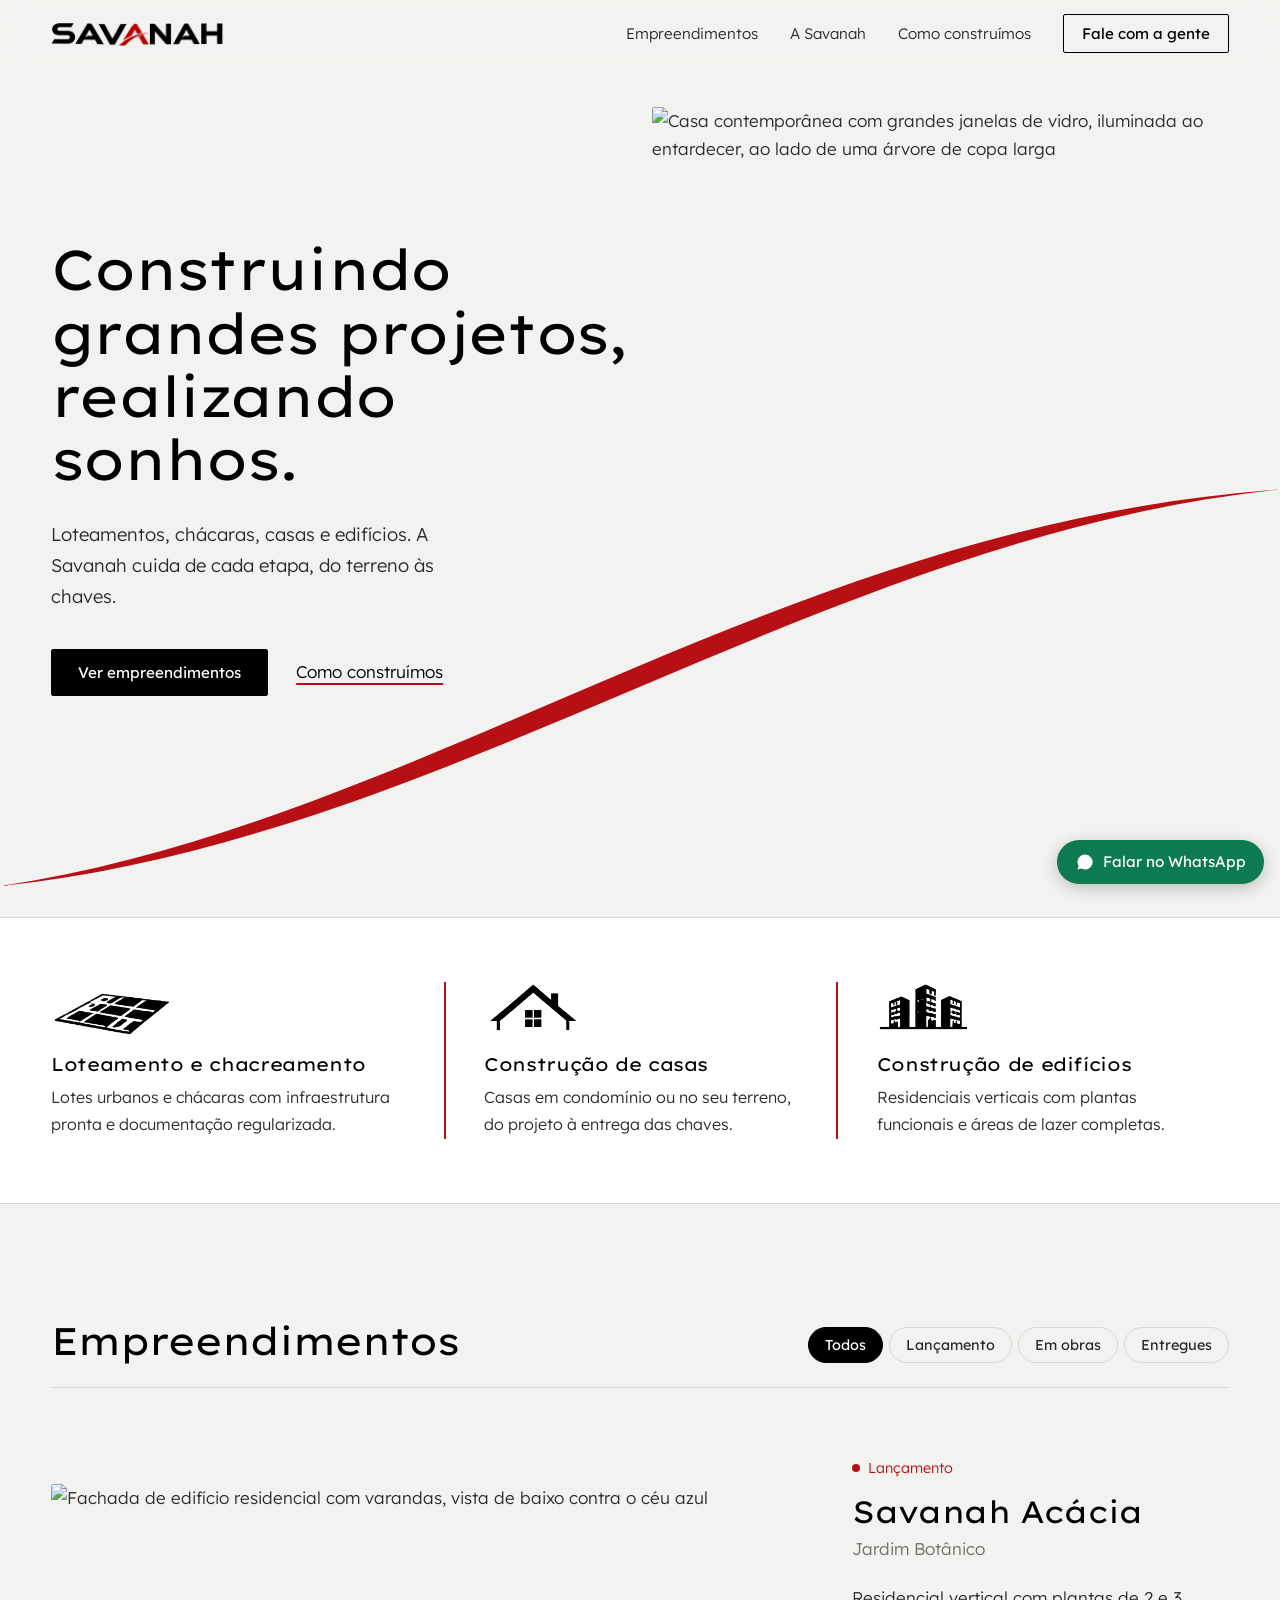
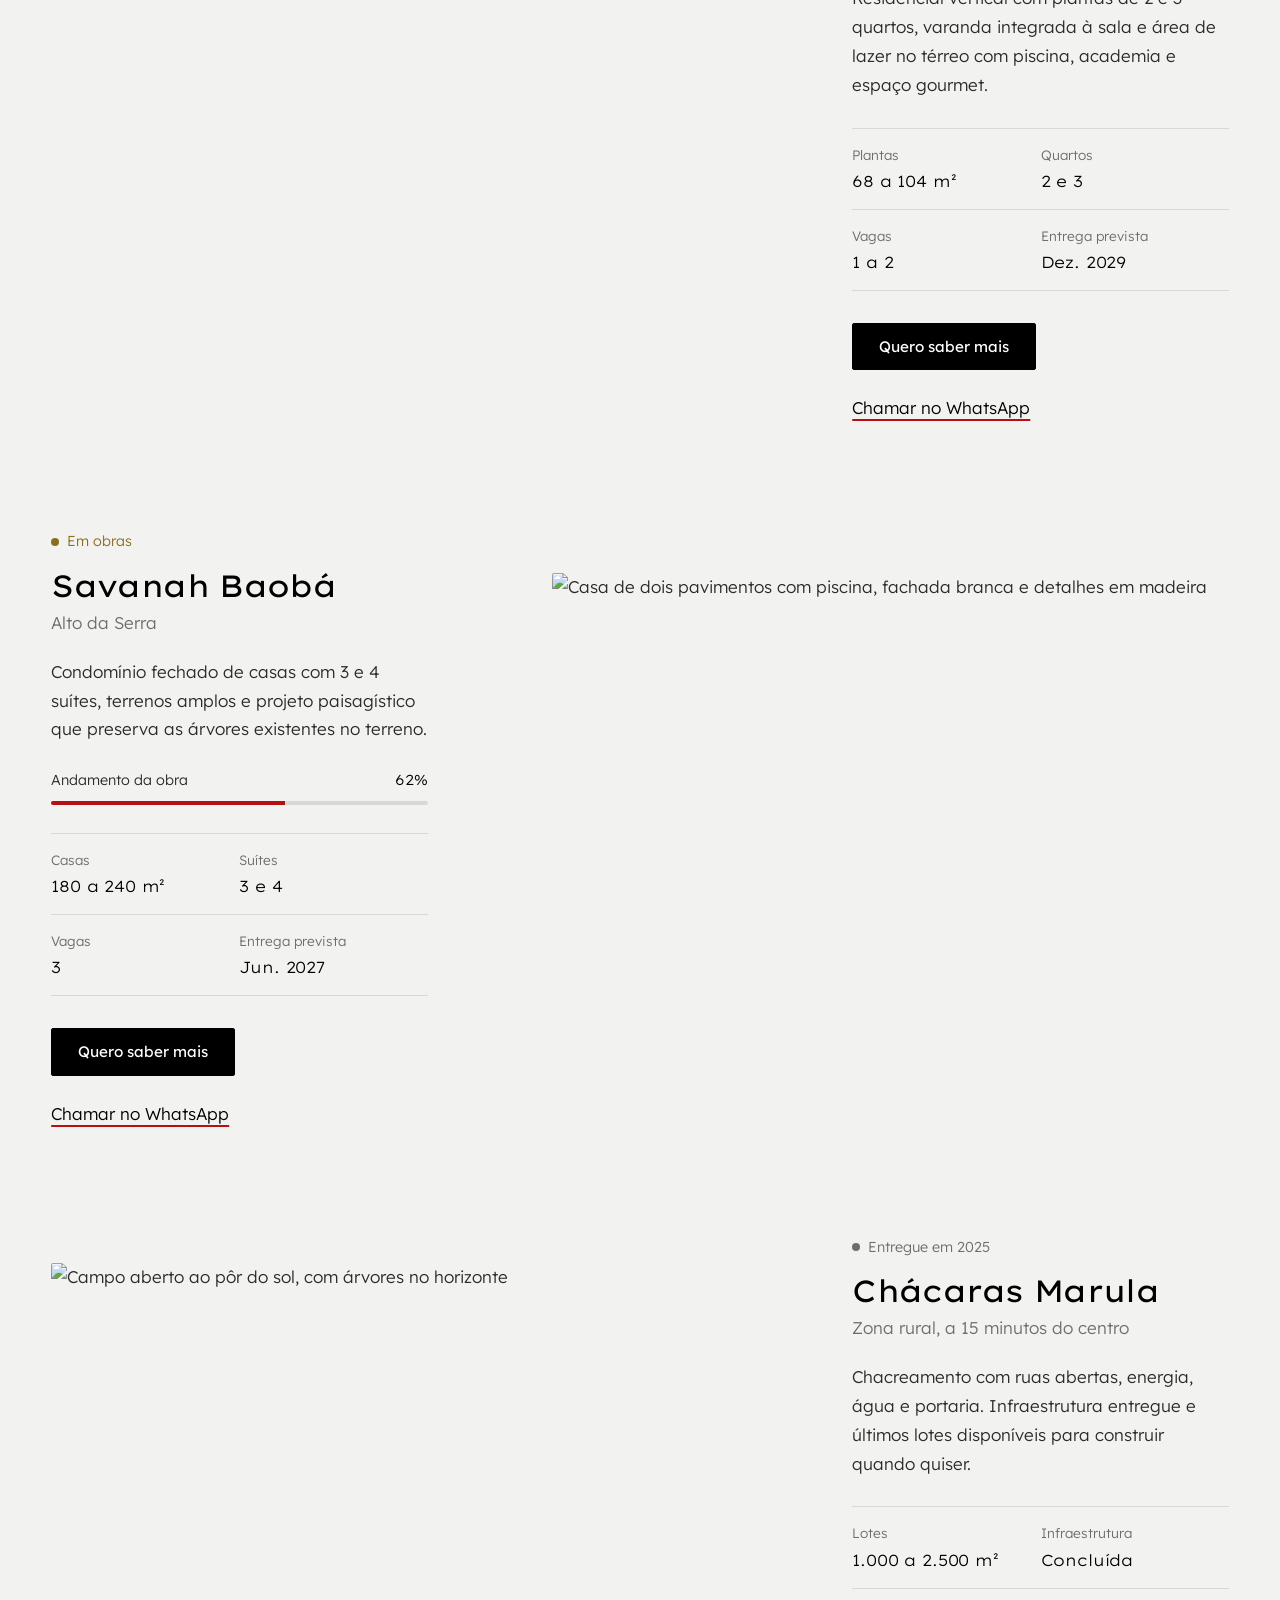
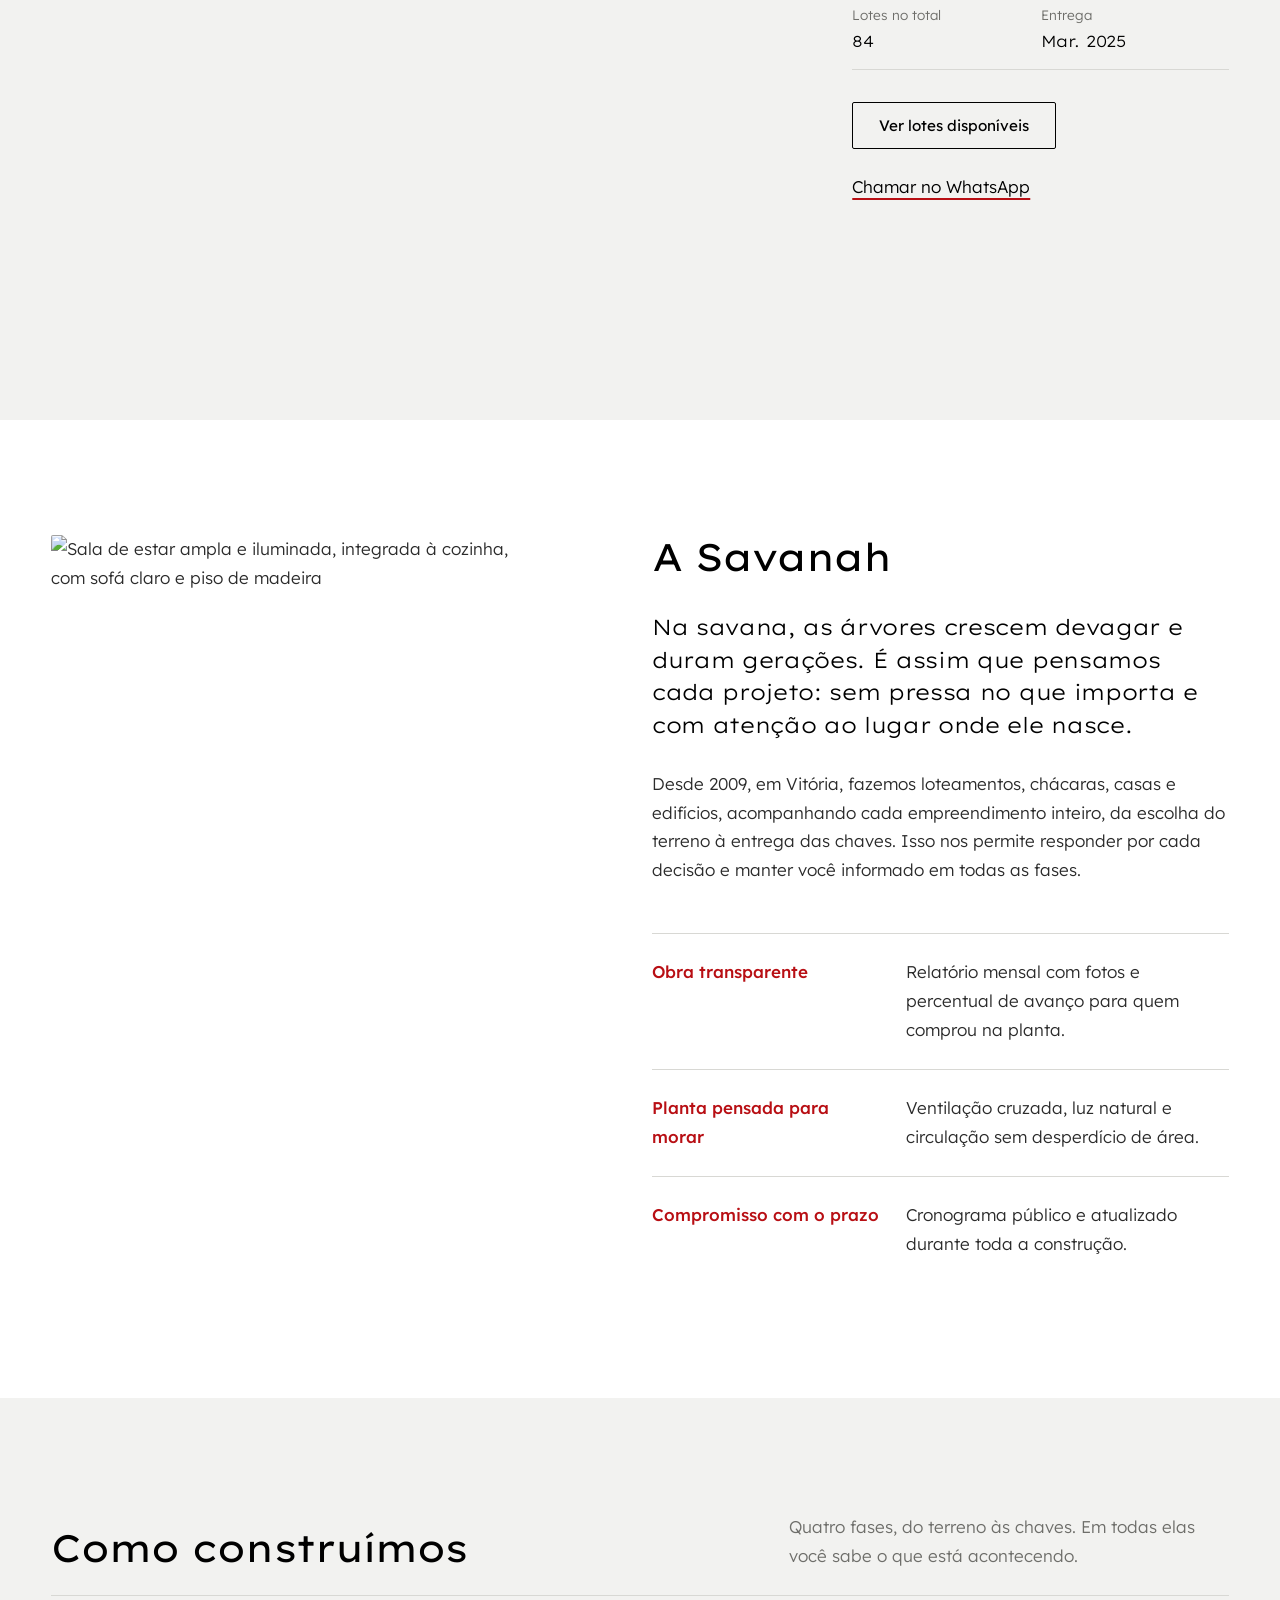
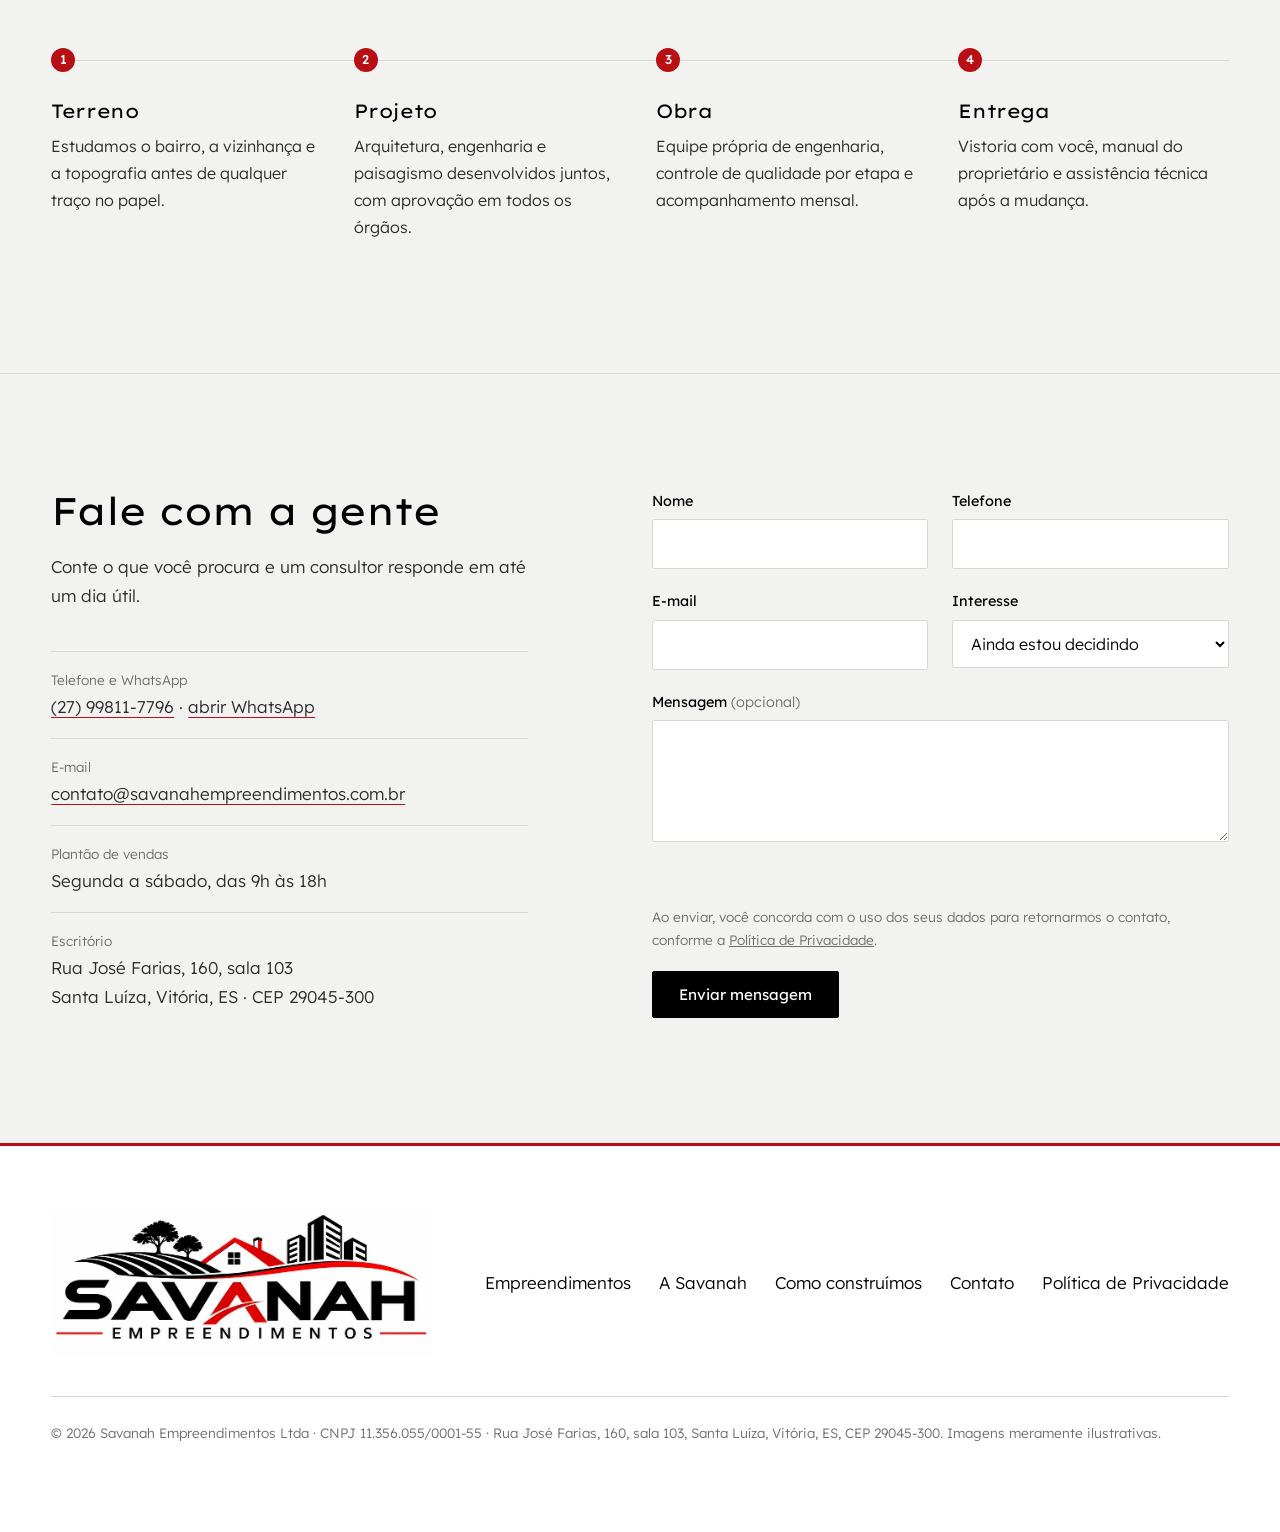
==== index.html @ 2db5b72a "Site Savanah Empreendimentos: primeira versão Co-Authored-By: Claude Opus 5.5 <noreply@anthropic.com" ====
<!doctype html>
<html lang="pt-BR">
<head>
  <meta charset="utf-8">
  <meta name="viewport" content="width=device-width, initial-scale=1">
  <title>Savanah Empreendimentos Imobiliários</title>
  <meta name="description" content="Savanah Empreendimentos Imobiliários: loteamento e chacreamento, construção de casas e construção de edifícios.">
  <meta name="robots" content="noindex"> <!-- prévia: remover quando o site for para o domínio oficial -->
  <meta property="og:type" content="website">
  <meta property="og:locale" content="pt_BR">
  <meta property="og:site_name" content="Savanah Empreendimentos">
  <meta property="og:title" content="Savanah Empreendimentos Imobiliários">
  <meta property="og:description" content="Loteamento e chacreamento, construção de casas e construção de edifícios em Vitória, ES.">
  <!-- og:image, og:url e canonical precisam do endereço completo: adicionar quando o domínio for definido (imagem pronta em assets/compartilhar.jpg) -->
  <link rel="icon" href="assets/favicon.png">
  <script type="application/ld+json">
  {
    "@context": "https://schema.org",
    "@type": "GeneralContractor",
    "name": "Savanah Empreendimentos",
    "legalName": "Savanah Empreendimentos Ltda",
    "taxID": "11.356.055/0001-55",
    "foundingDate": "2009-11-27",
    "telephone": "+55 27 99811-7796",
    "address": {
      "@type": "PostalAddress",
      "streetAddress": "Rua José Farias, 160, sala 103",
      "addressLocality": "Vitória",
      "addressRegion": "ES",
      "postalCode": "29045-300",
      "addressCountry": "BR"
    }
  }
  </script>
  <link rel="preconnect" href="https://fonts.googleapis.com">
  <link rel="preconnect" href="https://fonts.gstatic.com" crossorigin>
  <link href="https://fonts.googleapis.com/css2?family=Lexend+Exa:wght@300;400;500&family=Lexend:wght@300;400;500&display=swap" rel="stylesheet">
  <link rel="stylesheet" href="styles.css?v=5">
</head>
<body>
  <a class="pular" href="#conteudo">Pular para o conteúdo</a>

  <header class="topo">
    <div class="topo__inner">
      <a class="marca" href="#inicio">
        <img src="assets/wordmark.png" alt="Savanah Empreendimentos Imobiliários, início" width="173" height="24">
      </a>
      <button class="menu-btn" aria-expanded="false" aria-controls="nav">Menu</button>
      <nav id="nav" class="nav">
        <a href="#empreendimentos">Empreendimentos</a>
        <a href="#savanah">A Savanah</a>
        <a href="#como-construimos">Como construímos</a>
        <a href="#contato" class="btn btn--linha">Fale com a gente</a>
      </nav>
    </div>
  </header>

  <main id="conteudo">
    <section class="hero" id="inicio">
      <div class="hero__texto">
        <h1>Construindo grandes projetos, realizando sonhos.</h1>
        <p>Loteamentos, chácaras, casas e edifícios. A Savanah cuida de cada etapa, do terreno às chaves.</p>
        <div class="hero__acoes">
          <a class="btn" href="#empreendimentos">Ver empreendimentos</a>
          <a class="link" href="#como-construimos">Como construímos</a>
        </div>
      </div>
      <figure class="hero__foto">
        <img src="https://images.unsplash.com/photo-1600585154340-be6161a56a0c?w=1400&q=75&auto=format&fit=crop" alt="Casa contemporânea com grandes janelas de vidro, iluminada ao entardecer, ao lado de uma árvore de copa larga" width="1400" height="1600" fetchpriority="high">
      </figure>
      <svg class="traco" viewBox="0 0 1000 300" preserveAspectRatio="none" aria-hidden="true">
        <path d="M0 296 C 330 250 610 30 1000 4 C 640 40 350 262 0 296 Z"/>
      </svg>
    </section>

    <section class="areas" aria-label="O que fazemos">
      <ul class="areas__lista">
        <li>
          <img src="assets/icone-lote.png" alt="" width="122" height="52">
          <h3>Loteamento e chacreamento</h3>
          <p>Lotes urbanos e chácaras com infraestrutura pronta e documentação regularizada.</p>
        </li>
        <li>
          <img src="assets/icone-casa.png" alt="" width="94" height="52">
          <h3>Construção de casas</h3>
          <p>Casas em condomínio ou no seu terreno, do projeto à entrega das chaves.</p>
        </li>
        <li>
          <img src="assets/icone-edificio.png" alt="" width="91" height="52">
          <h3>Construção de edifícios</h3>
          <p>Residenciais verticais com plantas funcionais e áreas de lazer completas.</p>
        </li>
      </ul>
    </section>

    <section class="secao" id="empreendimentos" aria-labelledby="t-emp">
      <div class="secao__cab">
        <h2 id="t-emp">Empreendimentos</h2>
        <div class="filtros" role="group" aria-label="Filtrar por fase">
          <button aria-pressed="true" data-filtro="todos">Todos</button>
          <button aria-pressed="false" data-filtro="lancamento">Lançamento</button>
          <button aria-pressed="false" data-filtro="obras">Em obras</button>
          <button aria-pressed="false" data-filtro="entregue">Entregues</button>
        </div>
      </div>

      <article class="emp" data-fase="lancamento">
        <img class="emp__foto" src="https://images.unsplash.com/photo-1545324418-cc1a3fa10c00?w=1200&q=75&auto=format&fit=crop" alt="Fachada de edifício residencial com varandas, vista de baixo contra o céu azul" loading="lazy" width="1200" height="900">
        <div class="emp__info">
          <p class="fase fase--lancamento">Lançamento</p>
          <h3>Savanah Acácia</h3>
          <p class="emp__local">Jardim Botânico</p>
          <p>Residencial vertical com plantas de 2 e 3 quartos, varanda integrada à sala e área de lazer no térreo com piscina, academia e espaço gourmet.</p>
          <dl class="ficha">
            <div><dt>Plantas</dt><dd>68 a 104 m²</dd></div>
            <div><dt>Quartos</dt><dd>2 e 3</dd></div>
            <div><dt>Vagas</dt><dd>1 a 2</dd></div>
            <div><dt>Entrega prevista</dt><dd>Dez. 2029</dd></div>
          </dl>
          <div class="emp__acoes">
            <a class="btn" href="#contato" data-interesse="Savanah Acácia">Quero saber mais</a>
            <a class="link" href="https://wa.me/5527998117796?text=Ol%C3%A1%21%20Vi%20o%20Savanah%20Ac%C3%A1cia%20no%20site%20e%20quero%20saber%20mais." target="_blank" rel="noopener">Chamar no WhatsApp</a>
          </div>
        </div>
      </article>

      <article class="emp emp--inverso" data-fase="obras">
        <img class="emp__foto" src="https://images.unsplash.com/photo-1613490493576-7fde63acd811?w=1200&q=75&auto=format&fit=crop" alt="Casa de dois pavimentos com piscina, fachada branca e detalhes em madeira" loading="lazy" width="1200" height="900">
        <div class="emp__info">
          <p class="fase fase--obras">Em obras</p>
          <h3>Savanah Baobá</h3>
          <p class="emp__local">Alto da Serra</p>
          <p>Condomínio fechado de casas com 3 e 4 suítes, terrenos amplos e projeto paisagístico que preserva as árvores existentes no terreno.</p>
          <div class="obra">
            <div class="obra__linha"><span>Andamento da obra</span><span>62%</span></div>
            <div class="obra__barra" role="progressbar" aria-label="Andamento da obra do Savanah Baobá" aria-valuenow="62" aria-valuemin="0" aria-valuemax="100"><span style="width:62%"></span></div>
          </div>
          <dl class="ficha">
            <div><dt>Casas</dt><dd>180 a 240 m²</dd></div>
            <div><dt>Suítes</dt><dd>3 e 4</dd></div>
            <div><dt>Vagas</dt><dd>3</dd></div>
            <div><dt>Entrega prevista</dt><dd>Jun. 2027</dd></div>
          </dl>
          <div class="emp__acoes">
            <a class="btn" href="#contato" data-interesse="Savanah Baobá">Quero saber mais</a>
            <a class="link" href="https://wa.me/5527998117796?text=Ol%C3%A1%21%20Vi%20o%20Savanah%20Baob%C3%A1%20no%20site%20e%20quero%20saber%20mais." target="_blank" rel="noopener">Chamar no WhatsApp</a>
          </div>
        </div>
      </article>

      <article class="emp" data-fase="entregue">
        <img class="emp__foto" src="https://images.unsplash.com/photo-1500382017468-9049fed747ef?w=1200&q=75&auto=format&fit=crop" alt="Campo aberto ao pôr do sol, com árvores no horizonte" loading="lazy" width="1200" height="900">
        <div class="emp__info">
          <p class="fase fase--entregue">Entregue em 2025</p>
          <h3>Chácaras Marula</h3>
          <p class="emp__local">Zona rural, a 15 minutos do centro</p>
          <p>Chacreamento com ruas abertas, energia, água e portaria. Infraestrutura entregue e últimos lotes disponíveis para construir quando quiser.</p>
          <dl class="ficha">
            <div><dt>Lotes</dt><dd>1.000 a 2.500 m²</dd></div>
            <div><dt>Infraestrutura</dt><dd>Concluída</dd></div>
            <div><dt>Lotes no total</dt><dd>84</dd></div>
            <div><dt>Entrega</dt><dd>Mar. 2025</dd></div>
          </dl>
          <div class="emp__acoes">
            <a class="btn btn--linha" href="#contato" data-interesse="Chácaras Marula">Ver lotes disponíveis</a>
            <a class="link" href="https://wa.me/5527998117796?text=Ol%C3%A1%21%20Vi%20o%20Ch%C3%A1caras%20Marula%20no%20site%20e%20quero%20saber%20mais." target="_blank" rel="noopener">Chamar no WhatsApp</a>
          </div>
        </div>
      </article>
      <p class="vazio" hidden>Nenhum empreendimento nesta fase no momento. <button class="link" data-filtro="todos">Ver todos</button></p>
    </section>

    <section class="sobre" id="savanah" aria-labelledby="t-sobre">
      <figure class="sobre__foto">
        <img src="https://images.unsplash.com/photo-1600607687939-ce8a6c25118c?w=1200&q=75&auto=format&fit=crop" alt="Sala de estar ampla e iluminada, integrada à cozinha, com sofá claro e piso de madeira" loading="lazy" width="1200" height="1000">
      </figure>
      <div class="sobre__texto">
        <h2 id="t-sobre">A Savanah</h2>
        <p class="sobre__lead">Na savana, as árvores crescem devagar e duram gerações. É assim que pensamos cada projeto: sem pressa no que importa e com atenção ao lugar onde ele nasce.</p>
        <p>Desde 2009, em Vitória, fazemos loteamentos, chácaras, casas e edifícios, acompanhando cada empreendimento inteiro, da escolha do terreno à entrega das chaves. Isso nos permite responder por cada decisão e manter você informado em todas as fases.</p>
        <dl class="valores">
          <div>
            <dt>Obra transparente</dt>
            <dd>Relatório mensal com fotos e percentual de avanço para quem comprou na planta.</dd>
          </div>
          <div>
            <dt>Planta pensada para morar</dt>
            <dd>Ventilação cruzada, luz natural e circulação sem desperdício de área.</dd>
          </div>
          <div>
            <dt>Compromisso com o prazo</dt>
            <dd>Cronograma público e atualizado durante toda a construção.</dd>
          </div>
        </dl>
      </div>
    </section>

    <section class="secao" id="como-construimos" aria-labelledby="t-como">
      <div class="secao__cab">
        <h2 id="t-como">Como construímos</h2>
        <p class="secao__sub">Quatro fases, do terreno às chaves. Em todas elas você sabe o que está acontecendo.</p>
      </div>
      <ol class="etapas">
        <li>
          <span class="etapas__n">1</span>
          <h3>Terreno</h3>
          <p>Estudamos o bairro, a vizinhança e a topografia antes de qualquer traço no papel.</p>
        </li>
        <li>
          <span class="etapas__n">2</span>
          <h3>Projeto</h3>
          <p>Arquitetura, engenharia e paisagismo desenvolvidos juntos, com aprovação em todos os órgãos.</p>
        </li>
        <li>
          <span class="etapas__n">3</span>
          <h3>Obra</h3>
          <p>Equipe própria de engenharia, controle de qualidade por etapa e acompanhamento mensal.</p>
        </li>
        <li>
          <span class="etapas__n">4</span>
          <h3>Entrega</h3>
          <p>Vistoria com você, manual do proprietário e assistência técnica após a mudança.</p>
        </li>
      </ol>
    </section>

    <section class="contato" id="contato" aria-labelledby="t-contato">
      <div class="contato__texto">
        <h2 id="t-contato">Fale com a gente</h2>
        <p>Conte o que você procura e um consultor responde em até um dia útil.</p>
        <dl class="canais">
          <div><dt>Telefone e WhatsApp</dt><dd><a href="tel:+5527998117796">(27) 99811-7796</a> · <a href="https://wa.me/5527998117796?text=Ol%C3%A1%21%20Vim%20pelo%20site%20da%20Savanah." target="_blank" rel="noopener">abrir WhatsApp</a></dd></div>
          <div><dt>E-mail</dt><dd><a href="mailto:contato@savanahempreendimentos.com.br">contato@savanahempreendimentos.com.br</a></dd></div>
          <div><dt>Plantão de vendas</dt><dd>Segunda a sábado, das 9h às 18h</dd></div>
          <div><dt>Escritório</dt><dd>Rua José Farias, 160, sala 103<br>Santa Luíza, Vitória, ES · CEP 29045-300</dd></div>
        </dl>
      </div>
      <form class="form" id="form" novalidate>
        <div class="campo">
          <label for="nome">Nome</label>
          <input id="nome" name="nome" autocomplete="name" required>
        </div>
        <div class="campo">
          <label for="tel">Telefone</label>
          <input id="tel" name="tel" type="tel" autocomplete="tel" inputmode="tel" required>
        </div>
        <div class="campo">
          <label for="email">E-mail</label>
          <input id="email" name="email" type="email" autocomplete="email" required>
        </div>
        <div class="campo">
          <label for="interesse">Interesse</label>
          <select id="interesse" name="interesse">
            <option>Ainda estou decidindo</option>
            <option>Savanah Acácia</option>
            <option>Savanah Baobá</option>
            <option>Chácaras Marula</option>
            <option>Construir uma casa no meu terreno</option>
            <option>Tenho um terreno para parceria</option>
          </select>
        </div>
        <div class="campo campo--full">
          <label for="msg">Mensagem <span class="opcional">(opcional)</span></label>
          <textarea id="msg" name="msg" rows="4"></textarea>
        </div>
        <p class="form__status" role="status" aria-live="polite"></p>
        <p class="form__aviso">Ao enviar, você concorda com o uso dos seus dados para retornarmos o contato, conforme a <a href="privacidade.html">Política de Privacidade</a>.</p>
        <button class="btn" type="submit">Enviar mensagem</button>
      </form>
    </section>
  </main>

  <footer class="rodape">
    <img src="assets/logo.webp" alt="Savanah Empreendimentos" width="900" height="347" loading="lazy">
    <nav class="rodape__nav" aria-label="Rodapé">
      <a href="#empreendimentos">Empreendimentos</a>
      <a href="#savanah">A Savanah</a>
      <a href="#como-construimos">Como construímos</a>
      <a href="#contato">Contato</a>
      <a href="privacidade.html">Política de Privacidade</a>
    </nav>
    <p class="rodape__legal">© 2026 Savanah Empreendimentos Ltda · CNPJ 11.356.055/0001-55 · Rua José Farias, 160, sala 103, Santa Luíza, Vitória, ES, CEP 29045-300. Imagens meramente ilustrativas.</p>
  </footer>

  <a class="zap" href="https://wa.me/5527998117796?text=Ol%C3%A1%21%20Vim%20pelo%20site%20da%20Savanah." target="_blank" rel="noopener">
    <svg viewBox="0 0 24 24" width="20" height="20" aria-hidden="true"><path fill="currentColor" d="M12 3a9 9 0 0 0-7.7 13.6L3 21l4.6-1.2A9 9 0 1 0 12 3Z"/></svg>
    Falar no WhatsApp
  </a>

  <script src="script.js"></script>
</body>
</html>
---- styles.css ----
:root {
  --calcario: #F2F2F0;
  --branco: #FFFFFF;
  --nanquim: #000;
  --texto: #2B2B2B;
  --pedra: #6E6E6A;
  --linha: #D8D8D4;
  --savanah: #B80F14; /* vermelho da logo */
  --savanah-escuro: #8E0B0F;

  --display: "Lexend Exa", system-ui, sans-serif;
  --corpo: "Lexend", system-ui, sans-serif;

  --gutter: clamp(16px, 4vw, 56px);
  --max: 1320px;
}

*, *::before, *::after { box-sizing: border-box; }
html { scroll-behavior: smooth; scroll-padding-top: 80px; }
body {
  margin: 0;
  background: var(--calcario);
  color: var(--texto);
  font: 300 1.0625rem/1.7 var(--corpo);
  -webkit-font-smoothing: antialiased;
}
img { display: block; max-width: 100%; height: auto; }
h1, h2, h3 { font-family: var(--display); color: var(--nanquim); font-weight: 400; margin: 0; }
h1 { font-size: clamp(2rem, 4.4vw, 3.75rem); line-height: 1.12; letter-spacing: -0.03em; }
h2 { font-size: clamp(1.6rem, 3vw, 2.5rem); line-height: 1.15; letter-spacing: -0.025em; }
h3 { font-size: 1.5rem; line-height: 1.2; letter-spacing: -0.02em; }
p { margin: 0 0 1em; max-width: 62ch; }
a { color: inherit; }
:focus-visible { outline: 2px solid var(--savanah); outline-offset: 3px; }

.pular { position: absolute; left: -999px; top: 8px; background: var(--savanah); color: #fff; padding: 8px 14px; z-index: 100; }
.pular:focus { left: 8px; }

/* Botões */
.btn {
  display: inline-block;
  font: 400 0.95rem/1 var(--corpo);
  padding: 15px 26px;
  border-radius: 2px;
  border: 1px solid var(--nanquim);
  background: var(--nanquim);
  color: #fff;
  text-decoration: none;
  cursor: pointer;
  transition: background .2s, color .2s, border-color .2s;
}
.btn:hover { background: var(--savanah); border-color: var(--savanah); }
.btn--linha { background: transparent; color: var(--nanquim); }
.btn--linha:hover { background: var(--nanquim); border-color: var(--nanquim); color: #fff; }
.link {
  font: inherit; background: none; border: 0; padding: 0; cursor: pointer;
  color: var(--nanquim); text-decoration: underline; text-underline-offset: 5px; text-decoration-color: var(--savanah); text-decoration-thickness: 2px;
}
.link:hover { color: var(--savanah); }

/* Topo */
.topo {
  position: sticky; top: 0; z-index: 50;
  background: color-mix(in srgb, var(--calcario) 88%, transparent);
  backdrop-filter: blur(10px);
  border-bottom: 1px solid transparent;
  transition: border-color .2s;
}
.topo.rolou { border-bottom-color: var(--linha); }
.topo__inner { max-width: var(--max); margin: 0 auto; padding: 14px var(--gutter); display: flex; align-items: center; justify-content: space-between; gap: 24px; }
.marca { display: block; padding: 6px 0; }
.marca img { height: 24px; width: auto; }
.nav { display: flex; align-items: center; gap: 32px; font-size: 0.95rem; }
.nav a:not(.btn) { text-decoration: none; color: var(--texto); }
.nav a:not(.btn):hover { color: var(--savanah); }
.nav .btn { padding: 11px 18px; }
.menu-btn { display: none; }

/* Hero */
.hero {
  position: relative;
  max-width: var(--max); margin: 0 auto;
  padding: clamp(24px, 3vw, 48px) var(--gutter) clamp(56px, 7vw, 104px);
  display: grid; grid-template-columns: repeat(12, 1fr); gap: 24px; align-items: center;
}
.hero__texto { grid-column: 1 / 7; position: relative; z-index: 2; }
.hero__texto h1 { margin-bottom: 28px; max-width: 18ch; }
.hero__texto p { font-size: 1.15rem; color: var(--texto); max-width: 40ch; margin-bottom: 36px; }
.hero__acoes { display: flex; align-items: center; gap: 28px; flex-wrap: wrap; }
.hero__foto { grid-column: 7 / 13; margin: 0; }
.hero__foto img { width: 100%; aspect-ratio: 4 / 5; max-height: calc(100svh - 150px); min-height: 420px; object-fit: cover; object-position: 30% center; border-radius: 2px; }

/* O traço da logo, atravessando o hero */
.traco {
  position: absolute; z-index: 1; pointer-events: none;
  left: 0; right: 0; width: 100%;
  bottom: clamp(8px, 2vw, 32px); height: 48%;
  fill: var(--savanah);
  animation: desenha 1.6s cubic-bezier(.65, 0, .25, 1) .25s both;
}
@keyframes desenha {
  from { clip-path: inset(0 100% 0 0); }
  to { clip-path: inset(0 0 0 0); }
}

/* Seções */
.secao { max-width: var(--max); margin: 0 auto; padding: clamp(64px, 9vw, 128px) var(--gutter); }
.secao__cab { display: flex; justify-content: space-between; align-items: end; gap: 24px; flex-wrap: wrap; margin-bottom: clamp(40px, 5vw, 72px); padding-bottom: 24px; border-bottom: 1px solid var(--linha); }
.secao__sub { margin: 0; color: var(--pedra); max-width: 44ch; }

.filtros { display: flex; gap: 6px; flex-wrap: wrap; }
.filtros button {
  font: 400 0.9rem/1 var(--corpo); padding: 10px 16px; cursor: pointer;
  background: transparent; color: var(--texto); border: 1px solid var(--linha); border-radius: 40px;
}
.filtros button:hover { border-color: var(--savanah); }
.filtros button[aria-pressed="true"] { background: var(--nanquim); color: #fff; border-color: var(--nanquim); }

/* Empreendimento */
.emp { display: grid; grid-template-columns: repeat(12, 1fr); gap: 24px; align-items: center; margin-bottom: clamp(64px, 8vw, 112px); }
.emp[hidden] { display: none; }
.emp__foto { grid-column: 1 / 8; width: 100%; aspect-ratio: 4 / 3; object-fit: cover; border-radius: 2px; }
.emp__info { grid-column: 9 / 13; }
.emp--inverso .emp__foto { grid-column: 6 / 13; grid-row: 1; }
.emp--inverso .emp__info { grid-column: 1 / 5; grid-row: 1; }
.emp h3 { font-size: clamp(1.5rem, 2.4vw, 2rem); margin-bottom: 4px; }
.emp__local { color: var(--pedra); margin-bottom: 20px; }

.fase { display: inline-flex; align-items: center; gap: 8px; font-size: 0.9rem; margin-bottom: 14px; }
.fase::before { content: ""; width: 8px; height: 8px; border-radius: 50%; background: currentColor; }
.fase--lancamento { color: var(--savanah); }
.fase--obras { color: #8A6D1F; }
.fase--entregue { color: var(--pedra); }

.ficha { display: grid; grid-template-columns: 1fr 1fr; gap: 0; margin: 28px 0 32px; border-top: 1px solid var(--linha); }
.ficha div { padding: 14px 0; border-bottom: 1px solid var(--linha); }
.ficha dt { font-size: 0.85rem; color: var(--pedra); }
.ficha dd { margin: 2px 0 0; font-family: var(--display); font-size: 1rem; color: var(--nanquim); letter-spacing: -0.01em; }

.obra { margin: 24px 0 0; }
.obra__linha { display: flex; justify-content: space-between; font-size: 0.9rem; margin-bottom: 8px; }
.obra__linha span:last-child { font-family: var(--display); color: var(--nanquim); }
.obra__barra { height: 4px; background: var(--linha); border-radius: 4px; overflow: hidden; }
.obra__barra span { display: block; height: 100%; background: var(--savanah); }

/* Áreas de atuação: os três ícones da logo */
.areas { background: var(--branco); border-block: 1px solid var(--linha); }
.areas__lista {
  list-style: none; margin: 0 auto; max-width: var(--max);
  padding: clamp(40px, 5vw, 64px) var(--gutter);
  display: grid; grid-template-columns: repeat(3, 1fr);
}
.areas__lista li { padding: 0 clamp(16px, 3vw, 48px); border-left: 2px solid var(--savanah); }
.areas__lista li:first-child { border-left: 0; padding-left: 0; }
.areas__lista img { height: 52px; width: auto; margin-bottom: 20px; }
.areas__lista h3 { font-size: 1.15rem; margin-bottom: 8px; }
.areas__lista p { margin: 0; font-size: 1rem; }

.vazio { color: var(--pedra); }

/* Sobre */
.sobre {
  background: var(--branco);
  display: grid; grid-template-columns: repeat(12, 1fr); gap: 24px; align-items: start;
  padding: clamp(64px, 9vw, 128px) max(var(--gutter), calc((100% - var(--max)) / 2 + var(--gutter)));
}
.sobre__foto { grid-column: 1 / 6; margin: 0; position: sticky; top: 100px; }
.sobre__foto img { width: 100%; aspect-ratio: 5 / 6; object-fit: cover; border-radius: 2px; }
.sobre__texto { grid-column: 7 / 13; }
.sobre__texto h2 { margin-bottom: 32px; }
.sobre__lead { font-family: var(--display); font-size: clamp(1.15rem, 1.7vw, 1.4rem); line-height: 1.5; color: var(--nanquim); letter-spacing: -0.015em; margin-bottom: 28px; }
.valores { margin: 48px 0 0; }
.valores div { padding: 24px 0; border-top: 1px solid var(--linha); display: grid; grid-template-columns: 1fr 1.4fr; gap: 24px; }
.valores dt { font-weight: 500; color: var(--savanah); }
.valores dd { margin: 0; }

/* Etapas */
.etapas { list-style: none; margin: 0; padding: 0; display: grid; grid-template-columns: repeat(4, 1fr); gap: 32px; counter-reset: none; }
.etapas li { position: relative; padding-top: 28px; }
.etapas li::before { content: ""; position: absolute; top: 0; left: 0; right: -32px; height: 1px; background: var(--linha); }
.etapas li:last-child::before { right: 0; }
.etapas__n {
  position: absolute; top: -12px; left: 0;
  width: 24px; height: 24px; border-radius: 50%;
  display: grid; place-items: center;
  background: var(--savanah); color: #fff; font-size: 0.8rem; font-weight: 500;
}
.etapas h3 { font-size: 1.2rem; margin: 12px 0 10px; }
.etapas p { color: var(--texto); font-size: 1rem; }

/* Contato */
.contato {
  max-width: var(--max); margin: 0 auto;
  padding: clamp(64px, 9vw, 128px) var(--gutter);
  display: grid; grid-template-columns: repeat(12, 1fr); gap: 24px;
  border-top: 1px solid var(--linha);
}
.contato__texto { grid-column: 1 / 6; }
.contato__texto h2 { margin-bottom: 20px; }
.canais { margin: 40px 0 0; }
.canais div { padding: 16px 0; border-top: 1px solid var(--linha); }
.canais dt { font-size: 0.85rem; color: var(--pedra); }
.canais dd { margin: 2px 0 0; overflow-wrap: anywhere; }
.canais a { text-decoration-color: var(--savanah); text-underline-offset: 4px; }

.form { grid-column: 7 / 13; display: grid; grid-template-columns: 1fr 1fr; gap: 20px 24px; align-content: start; }
.campo { display: flex; flex-direction: column; gap: 6px; }
.campo--full, .form__status, .form .btn { grid-column: 1 / -1; }
.form .btn { justify-self: start; }
.campo label { font-size: 0.9rem; font-weight: 400; color: var(--nanquim); }
.opcional { color: var(--pedra); font-weight: 300; }
.campo input, .campo select, .campo textarea {
  font: 300 1rem/1.5 var(--corpo); color: var(--nanquim);
  background: var(--branco); border: 1px solid var(--linha); border-radius: 2px;
  padding: 12px 14px; width: 100%;
}
.campo textarea { resize: vertical; }
.campo input:focus, .campo select:focus, .campo textarea:focus { outline: none; border-color: var(--savanah); box-shadow: 0 0 0 3px color-mix(in srgb, var(--savanah) 18%, transparent); }
.campo [aria-invalid="true"] { border-color: #A3361F; }
.form__status { margin: 0; min-height: 1.5em; font-size: 0.95rem; }
.form__status.erro { color: #A3361F; }
.form__status.ok { color: var(--savanah); }

/* Rodapé */
/* Rodapé: único lugar com a logo completa, no fundo branco original dela */
.rodape {
  background: var(--branco);
  border-top: 3px solid var(--savanah);
  padding: 64px max(var(--gutter), calc((100% - var(--max)) / 2 + var(--gutter))) 40px;
  display: grid; grid-template-columns: auto 1fr; gap: 40px; align-items: center;
}
.rodape img { width: 380px; }
.rodape__nav { display: flex; gap: 28px; flex-wrap: wrap; justify-content: end; }
.rodape__nav a { color: var(--nanquim); text-decoration: none; }
.rodape__nav a:hover { color: var(--savanah); }
.rodape__legal { grid-column: 1 / -1; margin: 0; padding-top: 24px; border-top: 1px solid var(--linha); font-size: 0.85rem; color: var(--pedra); max-width: none; }

/* Responsivo */
@media (max-width: 960px) {
  .menu-btn {
    display: block; font: 400 0.95rem/1 var(--corpo); padding: 10px 16px;
    background: transparent; border: 1px solid var(--linha); border-radius: 40px; color: var(--nanquim); cursor: pointer;
  }
  .nav {
    display: none; position: absolute; top: 100%; left: 0; right: 0;
    flex-direction: column; align-items: stretch; gap: 0;
    background: var(--calcario); border-bottom: 1px solid var(--linha); padding: 8px var(--gutter) 20px;
  }
  .nav.aberto { display: flex; }
  .nav a:not(.btn) { padding: 14px 0; border-bottom: 1px solid var(--linha); }
  .nav .btn { margin-top: 16px; text-align: center; padding: 14px; }

  .hero { grid-template-columns: 1fr; }
  .hero__texto, .hero__foto { grid-column: 1; }
  .hero__foto img { aspect-ratio: 4 / 3; }
  .traco { bottom: 4%; height: 30%; }

  .emp, .emp--inverso { grid-template-columns: 1fr; }
  .emp__foto, .emp__info, .emp--inverso .emp__foto, .emp--inverso .emp__info { grid-column: 1; grid-row: auto; }

  .sobre { grid-template-columns: 1fr; }
  .sobre__foto, .sobre__texto { grid-column: 1; }
  .sobre__foto { position: static; }
  .sobre__foto img { aspect-ratio: 16 / 10; }

  .etapas { grid-template-columns: 1fr 1fr; row-gap: 48px; }
  .etapas li::before { right: 0; }

  .contato { grid-template-columns: 1fr; }
  .contato__texto, .form { grid-column: 1; }

  .areas__lista { grid-template-columns: 1fr; gap: 32px; }
  .areas__lista li, .areas__lista li:first-child { padding: 0 0 0 20px; border-left: 2px solid var(--savanah); }
}
@media (max-width: 560px) {
  .etapas { grid-template-columns: 1fr; }
  .form { grid-template-columns: 1fr; }
  .valores div { grid-template-columns: 1fr; gap: 6px; }
  .ficha { grid-template-columns: 1fr 1fr; }
  .rodape { grid-template-columns: 1fr; }
  .rodape img { width: 100%; max-width: 320px; }
  .rodape__nav { justify-content: start; }
}

@media (prefers-reduced-motion: reduce) {
  html { scroll-behavior: auto; }
  .traco { animation: none; }
}

/* WhatsApp, aviso do formulário e página de privacidade */
.emp__acoes { display: flex; align-items: center; gap: 24px; flex-wrap: wrap; }
.form__aviso { grid-column: 1 / -1; margin: 0; font-size: 0.85rem; color: var(--pedra); max-width: none; }
.zap {
  position: fixed; right: 16px; bottom: 16px; z-index: 60;
  display: inline-flex; align-items: center; gap: 8px;
  padding: 12px 18px; border-radius: 40px;
  background: #0E7A4F; color: #fff; text-decoration: none; font: 400 0.95rem/1 var(--corpo);
  box-shadow: 0 4px 16px rgba(0, 0, 0, .22);
}
.zap:hover { background: #0A5E3C; }
.rodape { padding-bottom: 88px; } /* espaço para o botão fixo não cobrir o rodapé */
.legal { max-width: 760px; margin: 0 auto; padding: clamp(40px, 6vw, 80px) var(--gutter); }
.legal h1 { font-size: clamp(1.8rem, 3.4vw, 2.6rem); margin-bottom: 28px; }
.legal h2 { font-size: 1.25rem; margin: 36px 0 10px; }
.legal__data { color: var(--pedra); font-size: 0.9rem; margin-top: 40px; }
.rodape img { mix-blend-mode: multiply; } /* some o branco levemente diferente da imagem da logo */
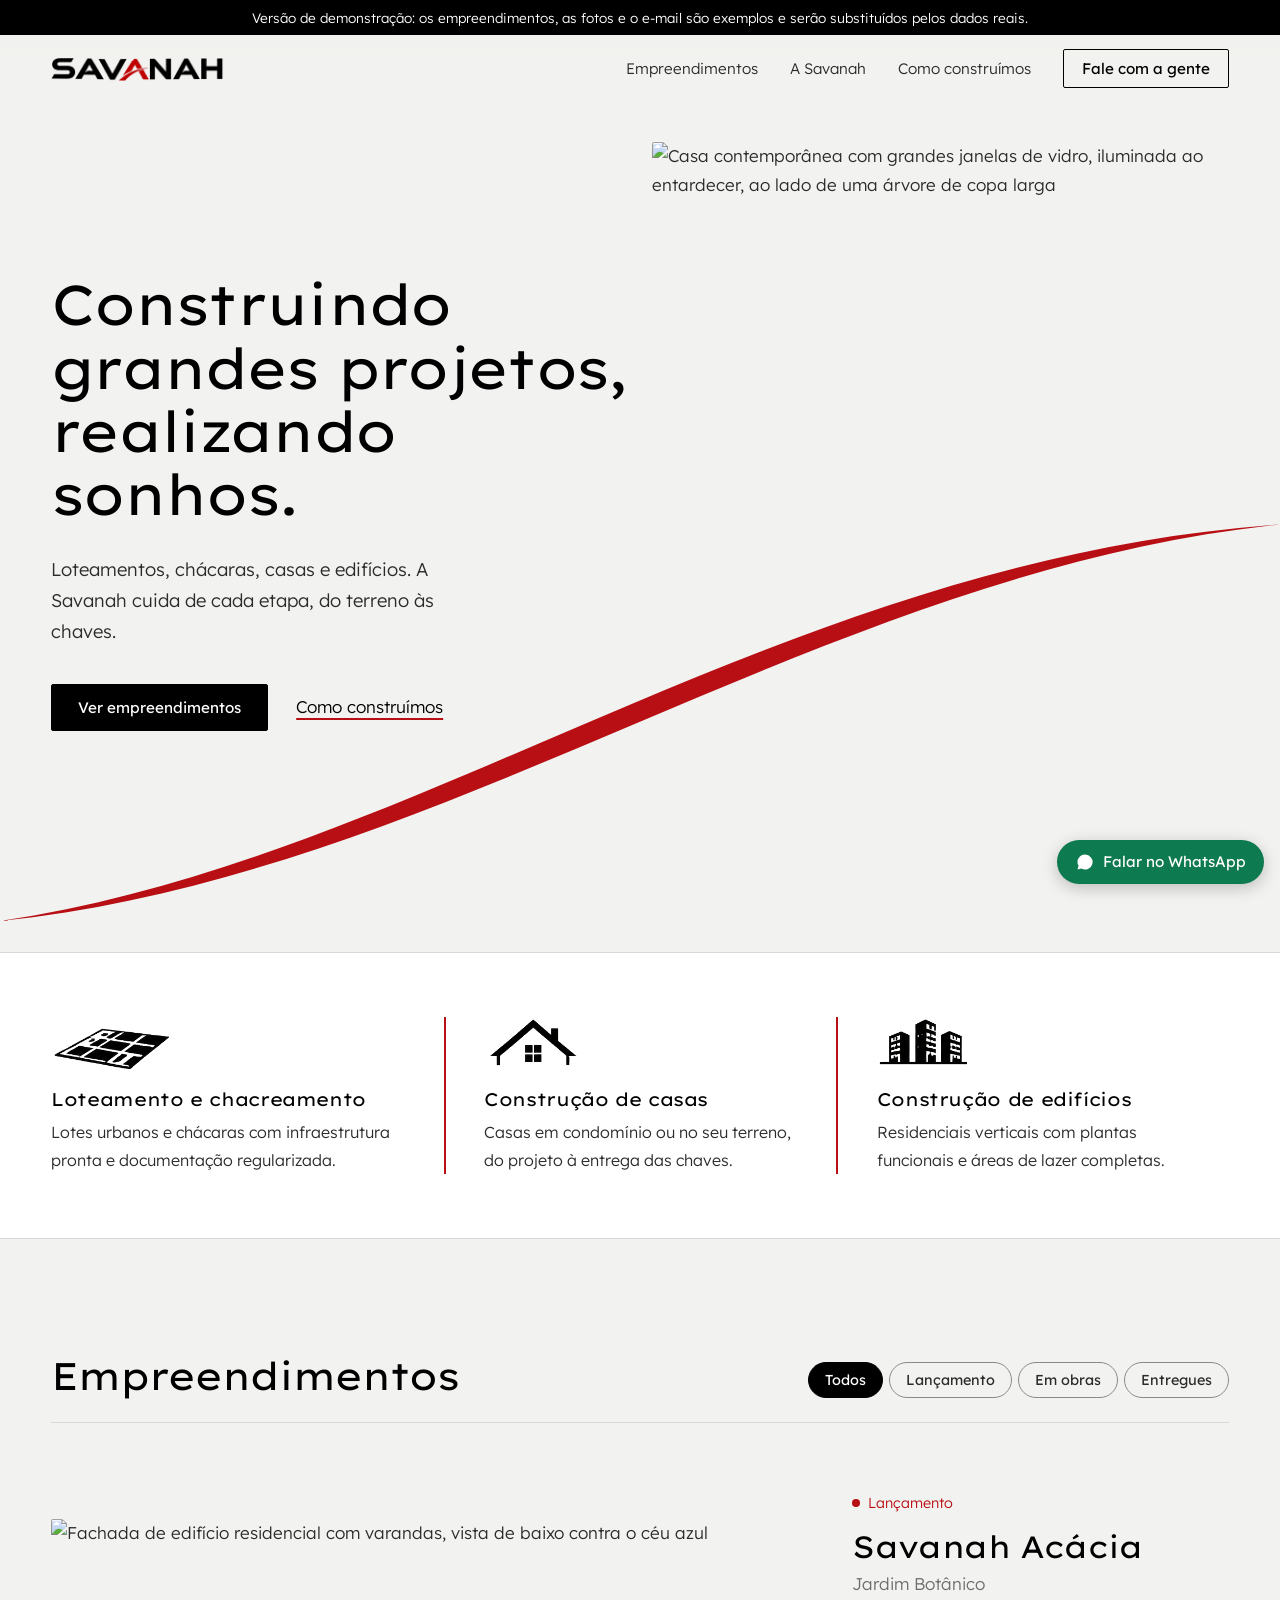
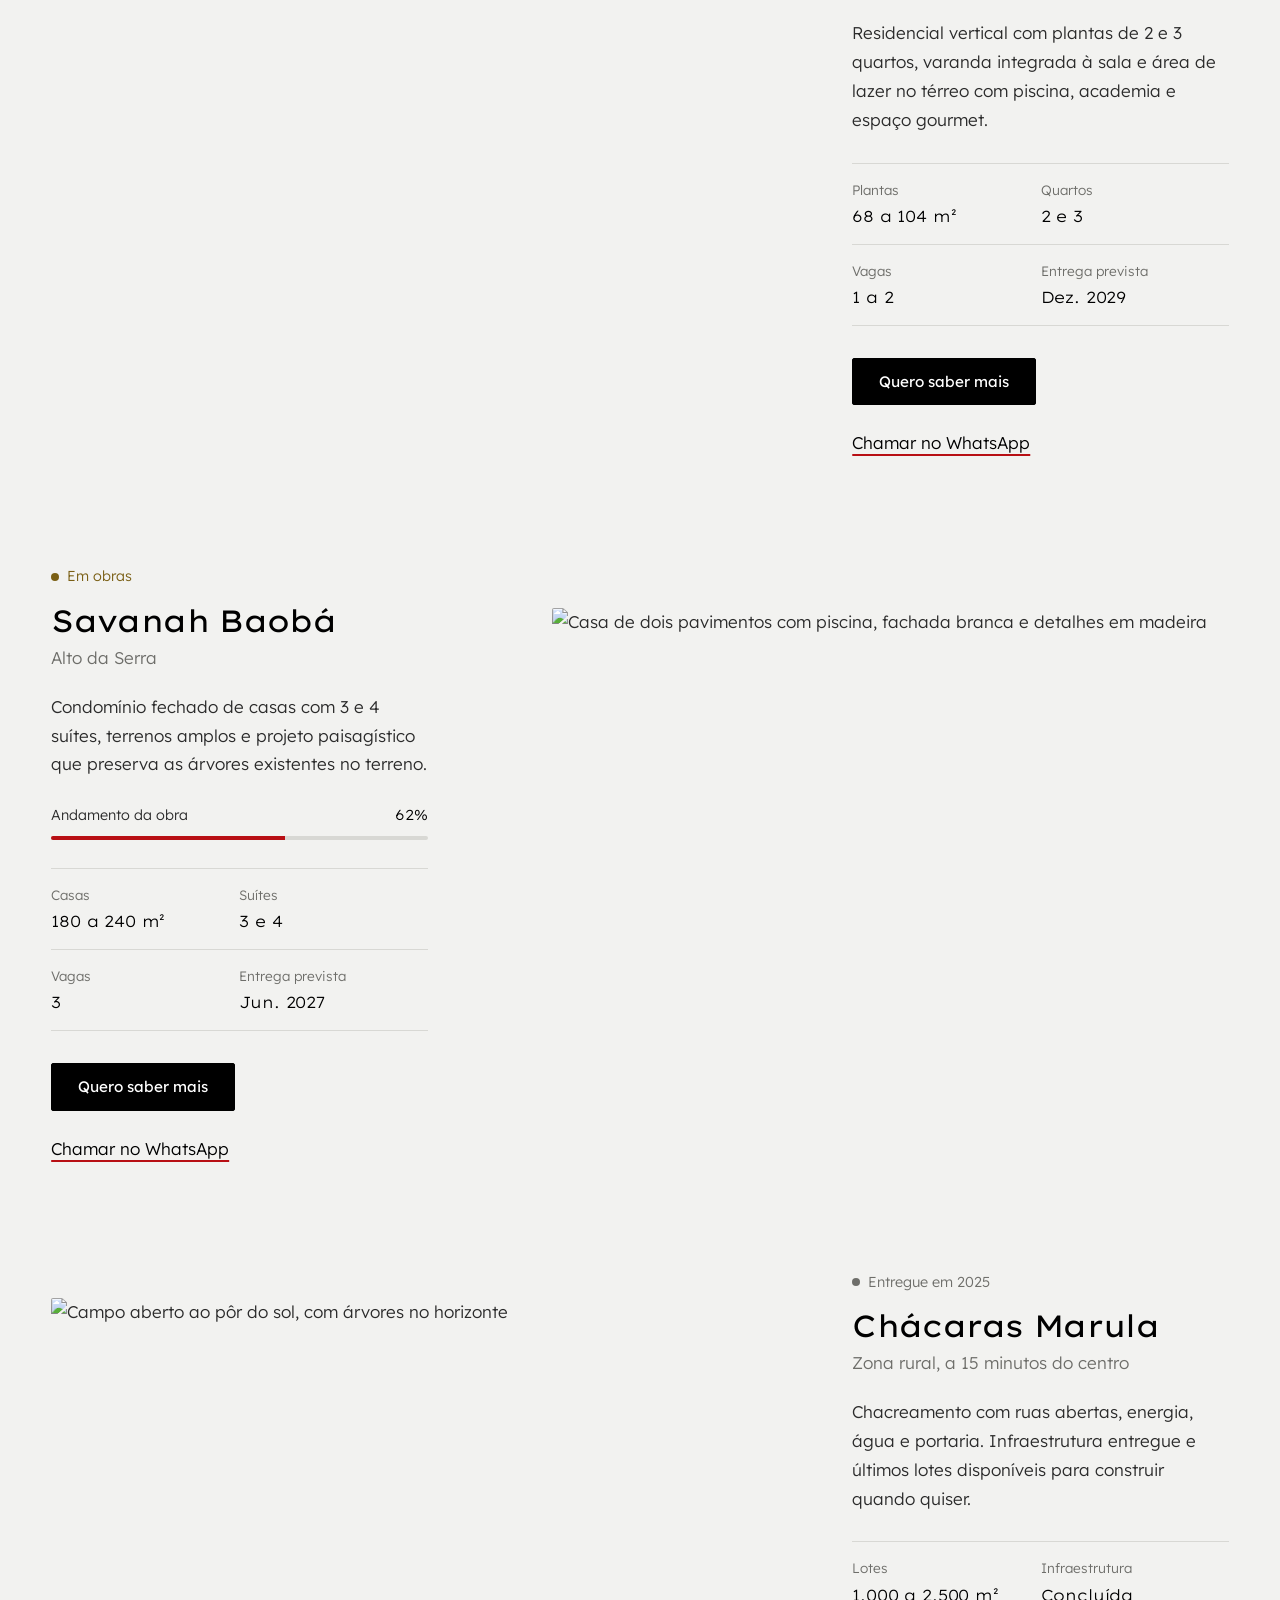
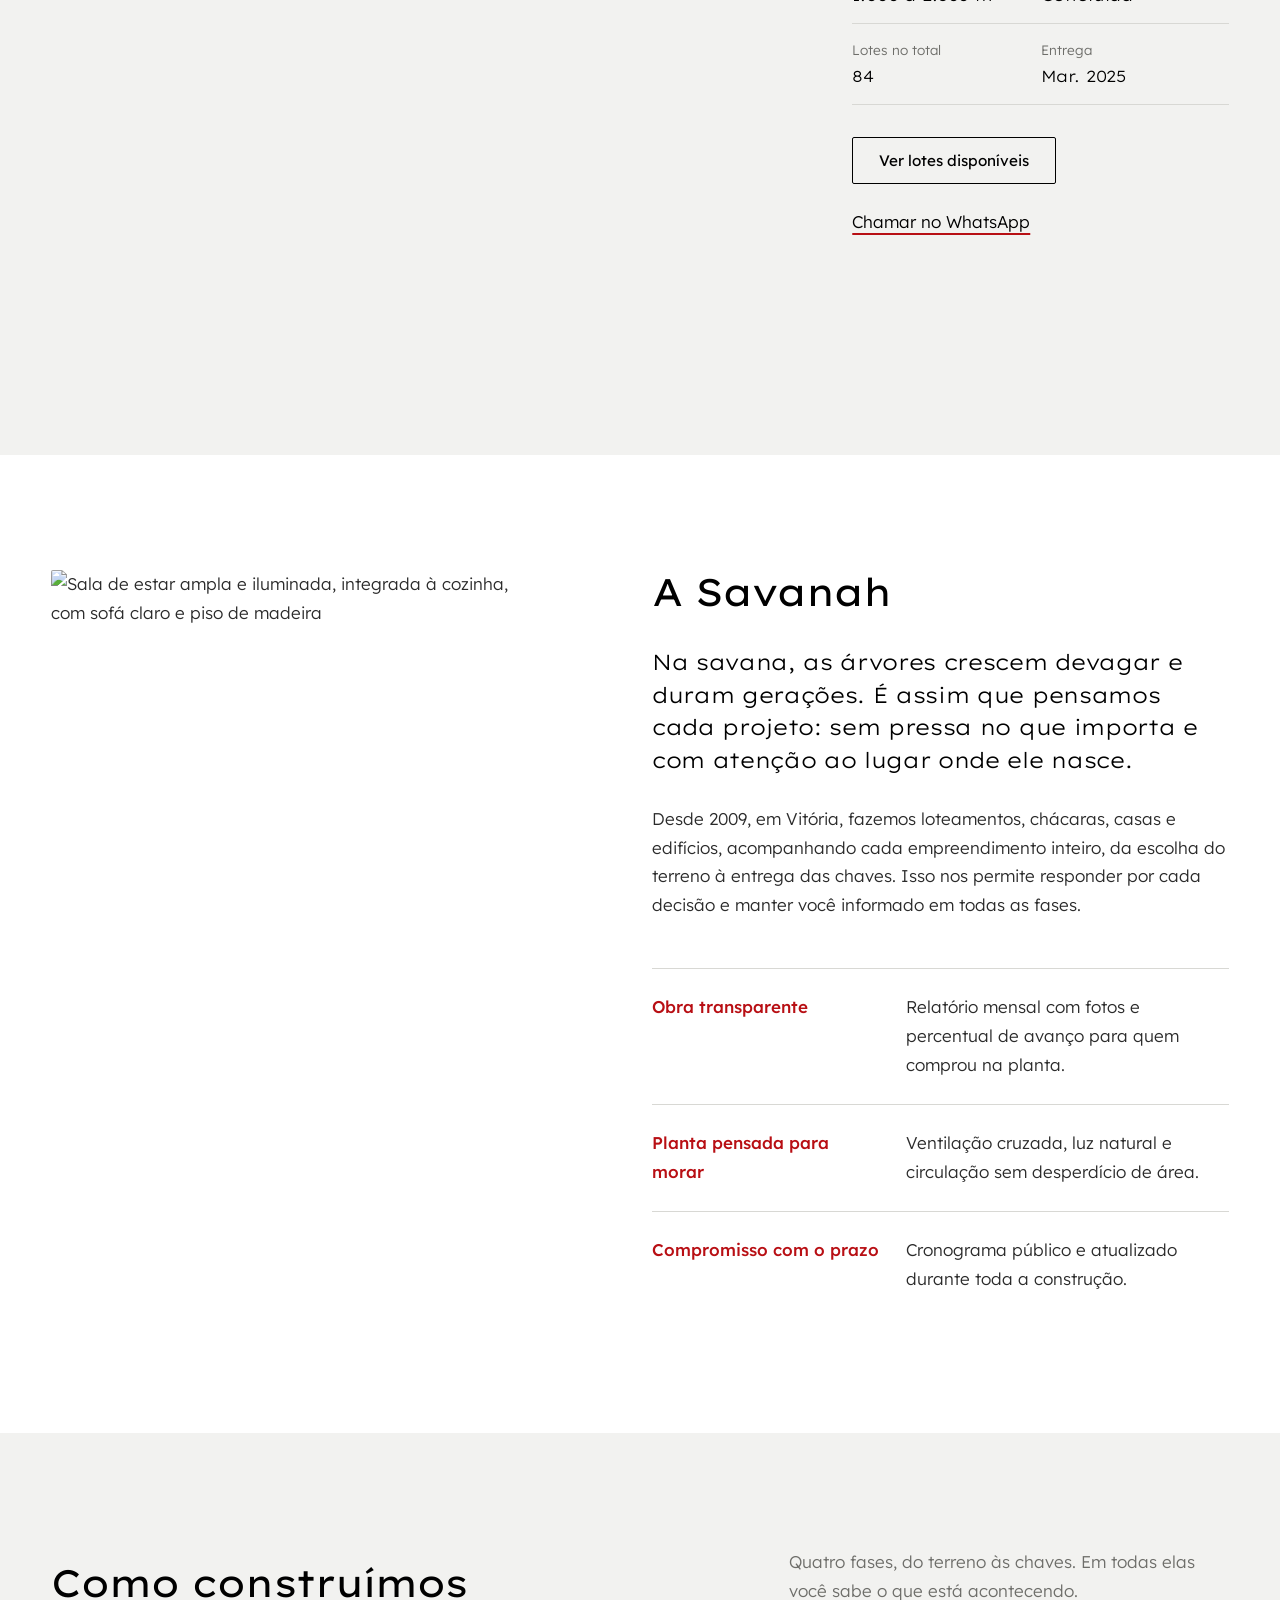
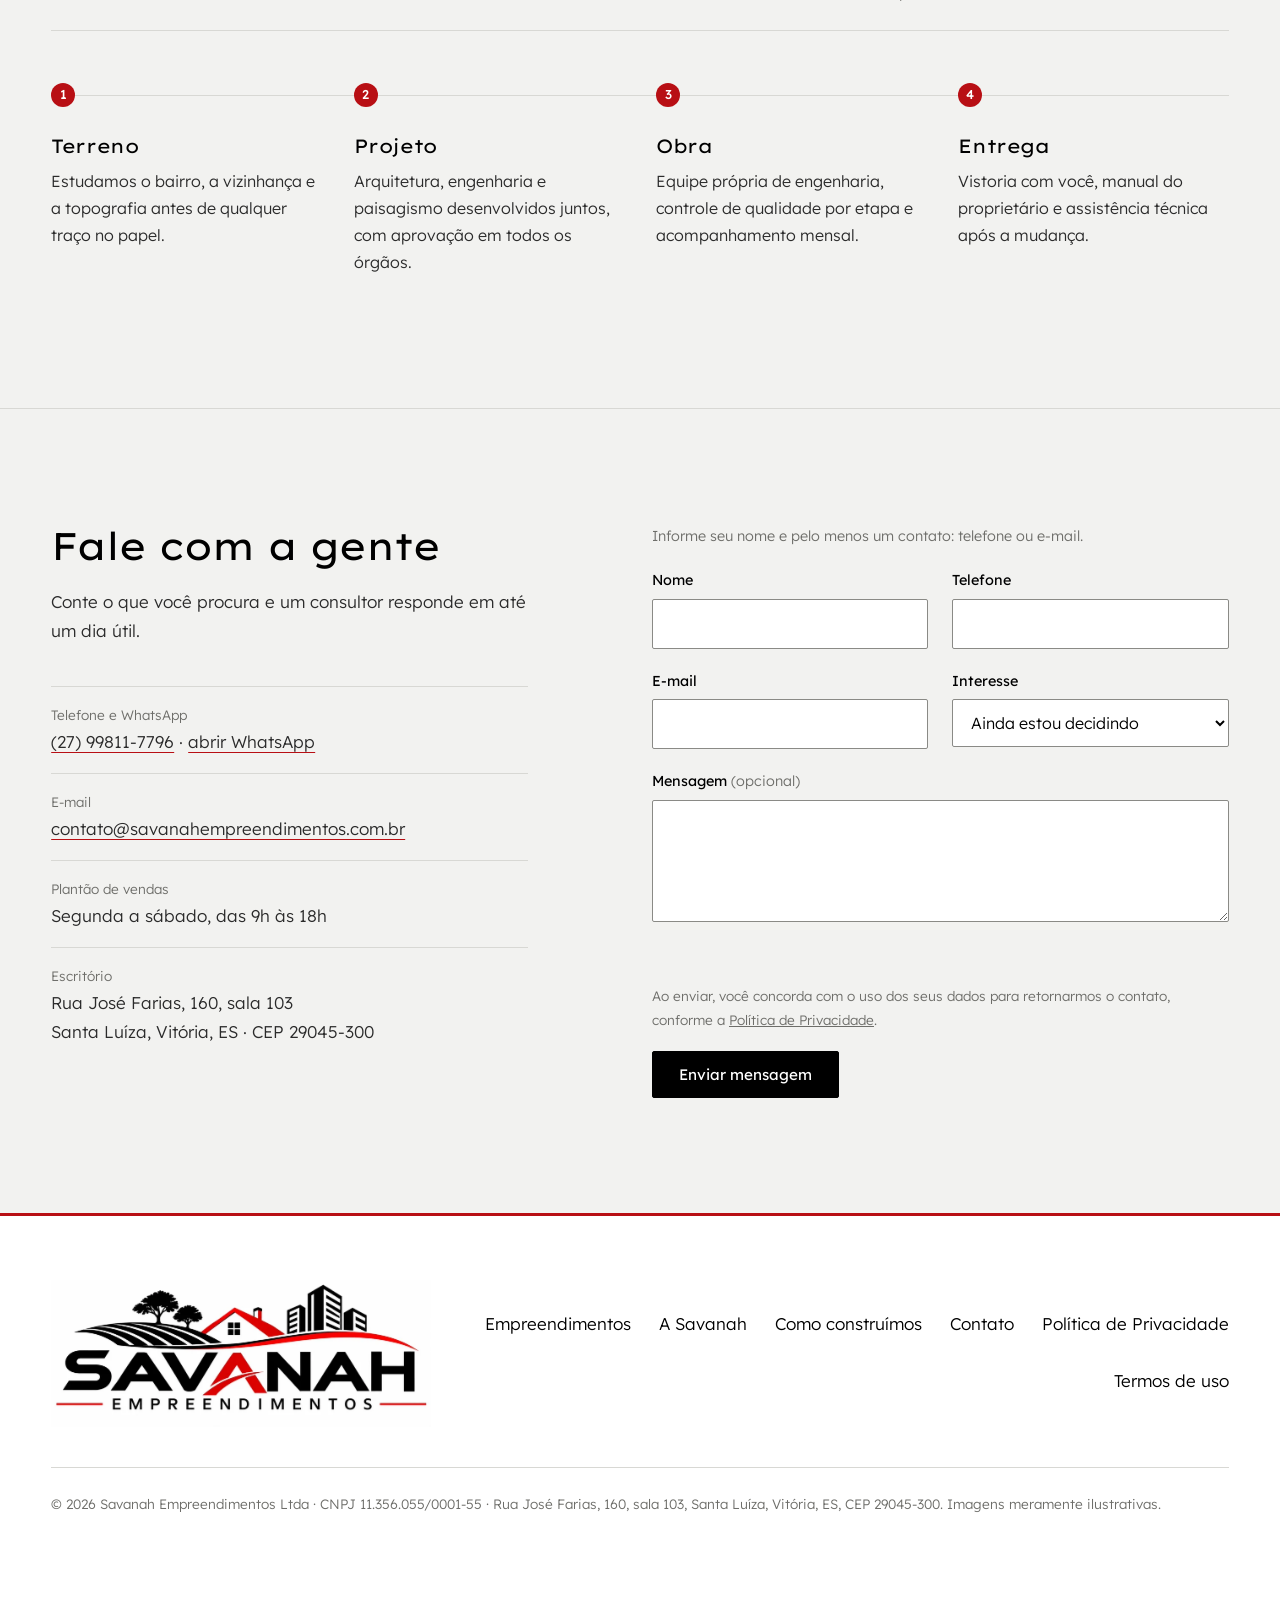
==== commit 7b742d8a: "Aviso de prévia, acessibilidade, LGPD e termos de uso - Aviso de versão de demonstração em todas as " ====
--- a/index.html
+++ b/index.html
@@ -32,13 +32,13 @@
     }
   }
   </script>
-  <link rel="preconnect" href="https://fonts.googleapis.com">
-  <link rel="preconnect" href="https://fonts.gstatic.com" crossorigin>
-  <link href="https://fonts.googleapis.com/css2?family=Lexend+Exa:wght@300;400;500&family=Lexend:wght@300;400;500&display=swap" rel="stylesheet">
-  <link rel="stylesheet" href="styles.css?v=5">
+  <link rel="preload" href="assets/fontes/lexend.woff2" as="font" type="font/woff2" crossorigin>
+  <link rel="stylesheet" href="styles.css?v=6">
 </head>
 <body>
   <a class="pular" href="#conteudo">Pular para o conteúdo</a>
+
+  <p class="previa" role="note">Versão de demonstração: os empreendimentos, as fotos e o e-mail são exemplos e serão substituídos pelos dados reais.</p>
 
   <header class="topo">
     <div class="topo__inner">
@@ -73,7 +73,8 @@
       </svg>
     </section>
 
-    <section class="areas" aria-label="O que fazemos">
+    <section class="areas" aria-labelledby="t-areas">
+      <h2 id="t-areas" class="sr-only">O que fazemos</h2>
       <ul class="areas__lista">
         <li>
           <img src="assets/icone-lote.png" alt="" width="122" height="52">
@@ -236,17 +237,18 @@
         </dl>
       </div>
       <form class="form" id="form" novalidate>
+        <p class="form__dica" id="dica-contato">Informe seu nome e pelo menos um contato: telefone ou e-mail.</p>
         <div class="campo">
           <label for="nome">Nome</label>
           <input id="nome" name="nome" autocomplete="name" required>
         </div>
         <div class="campo">
           <label for="tel">Telefone</label>
-          <input id="tel" name="tel" type="tel" autocomplete="tel" inputmode="tel" required>
+          <input id="tel" name="tel" type="tel" autocomplete="tel" inputmode="tel" aria-describedby="dica-contato">
         </div>
         <div class="campo">
           <label for="email">E-mail</label>
-          <input id="email" name="email" type="email" autocomplete="email" required>
+          <input id="email" name="email" type="email" autocomplete="email" aria-describedby="dica-contato">
         </div>
         <div class="campo">
           <label for="interesse">Interesse</label>
@@ -278,6 +280,7 @@
       <a href="#como-construimos">Como construímos</a>
       <a href="#contato">Contato</a>
       <a href="privacidade.html">Política de Privacidade</a>
+      <a href="termos.html">Termos de uso</a>
     </nav>
     <p class="rodape__legal">© 2026 Savanah Empreendimentos Ltda · CNPJ 11.356.055/0001-55 · Rua José Farias, 160, sala 103, Santa Luíza, Vitória, ES, CEP 29045-300. Imagens meramente ilustrativas.</p>
   </footer>
--- a/styles.css
+++ b/styles.css
@@ -1,10 +1,14 @@
+@font-face { font-family: "Lexend"; src: url("assets/fontes/lexend.woff2") format("woff2"); font-weight: 300 500; font-display: swap; }
+@font-face { font-family: "Lexend Exa"; src: url("assets/fontes/lexend-exa.woff2") format("woff2"); font-weight: 300 500; font-display: swap; }
+
 :root {
   --calcario: #F2F2F0;
   --branco: #FFFFFF;
   --nanquim: #000;
   --texto: #2B2B2B;
   --pedra: #6E6E6A;
-  --linha: #D8D8D4;
+  --linha: #D8D8D4; /* só linhas decorativas */
+  --borda: #8A8A86; /* bordas de campos e botões: contraste mínimo 3:1 */
   --savanah: #B80F14; /* vermelho da logo */
   --savanah-escuro: #8E0B0F;
 
@@ -111,7 +115,7 @@
 .filtros { display: flex; gap: 6px; flex-wrap: wrap; }
 .filtros button {
   font: 400 0.9rem/1 var(--corpo); padding: 10px 16px; cursor: pointer;
-  background: transparent; color: var(--texto); border: 1px solid var(--linha); border-radius: 40px;
+  background: transparent; color: var(--texto); border: 1px solid var(--borda); border-radius: 40px;
 }
 .filtros button:hover { border-color: var(--savanah); }
 .filtros button[aria-pressed="true"] { background: var(--nanquim); color: #fff; border-color: var(--nanquim); }
@@ -129,7 +133,7 @@
 .fase { display: inline-flex; align-items: center; gap: 8px; font-size: 0.9rem; margin-bottom: 14px; }
 .fase::before { content: ""; width: 8px; height: 8px; border-radius: 50%; background: currentColor; }
 .fase--lancamento { color: var(--savanah); }
-.fase--obras { color: #8A6D1F; }
+.fase--obras { color: #7A5F14; }
 .fase--entregue { color: var(--pedra); }
 
 .ficha { display: grid; grid-template-columns: 1fr 1fr; gap: 0; margin: 28px 0 32px; border-top: 1px solid var(--linha); }
@@ -211,7 +215,7 @@
 .opcional { color: var(--pedra); font-weight: 300; }
 .campo input, .campo select, .campo textarea {
   font: 300 1rem/1.5 var(--corpo); color: var(--nanquim);
-  background: var(--branco); border: 1px solid var(--linha); border-radius: 2px;
+  background: var(--branco); border: 1px solid var(--borda); border-radius: 2px;
   padding: 12px 14px; width: 100%;
 }
 .campo textarea { resize: vertical; }
@@ -239,7 +243,7 @@
 @media (max-width: 960px) {
   .menu-btn {
     display: block; font: 400 0.95rem/1 var(--corpo); padding: 10px 16px;
-    background: transparent; border: 1px solid var(--linha); border-radius: 40px; color: var(--nanquim); cursor: pointer;
+    background: transparent; border: 1px solid var(--borda); border-radius: 40px; color: var(--nanquim); cursor: pointer;
   }
   .nav {
     display: none; position: absolute; top: 100%; left: 0; right: 0;
@@ -304,3 +308,9 @@
 .legal h2 { font-size: 1.25rem; margin: 36px 0 10px; }
 .legal__data { color: var(--pedra); font-size: 0.9rem; margin-top: 40px; }
 .rodape img { mix-blend-mode: multiply; } /* some o branco levemente diferente da imagem da logo */
+
+/* Aviso de prévia, título só para leitores de tela, dica do formulário */
+.previa { margin: 0; max-width: none; padding: 8px var(--gutter); background: var(--nanquim); color: #fff; font-size: 0.85rem; line-height: 1.4; text-align: center; }
+.sr-only { position: absolute; width: 1px; height: 1px; padding: 0; margin: -1px; overflow: hidden; clip: rect(0 0 0 0); white-space: nowrap; border: 0; }
+.form__dica { grid-column: 1 / -1; margin: 0; font-size: 0.9rem; color: var(--pedra); }
+.legal ul { padding-left: 1.2em; margin: 0 0 1em; }
